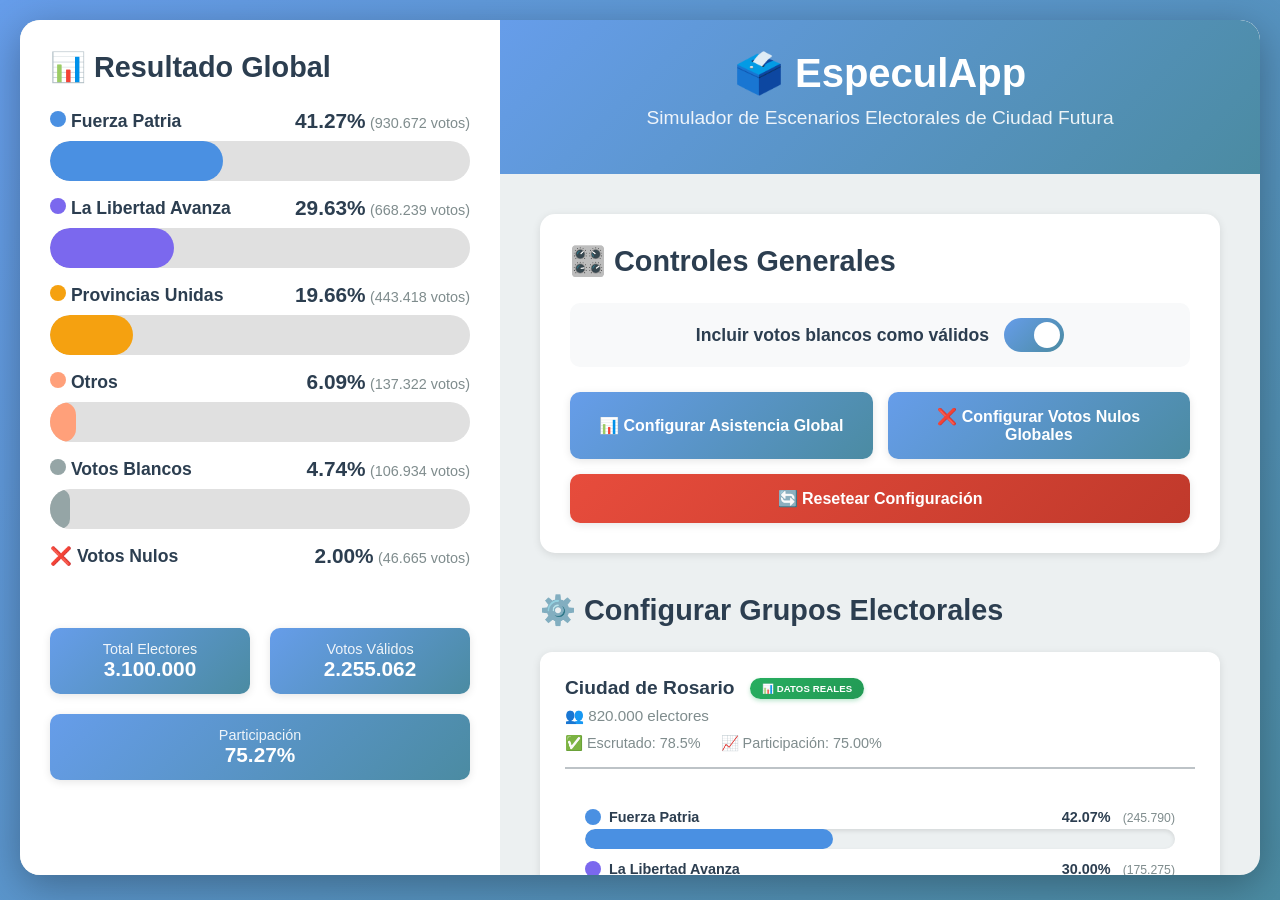
==== index.html @ c1fee8c6 "Mejoras generales" ====
<!DOCTYPE html>
<html lang="es">
<head>
    <meta charset="UTF-8">
    <meta name="viewport" content="width=device-width, initial-scale=1.0">
    
    <!-- PWA Meta Tags -->
    <meta name="description" content="Simulador de escenarios electorales con datos en tiempo real para Ciudad Futura, Santa Fe, Argentina">
    <meta name="theme-color" content="#669dea">
    <meta name="apple-mobile-web-app-capable" content="yes">
    <meta name="apple-mobile-web-app-status-bar-style" content="black-translucent">
    <meta name="apple-mobile-web-app-title" content="EspeculApp">
    
    <title>EspeculApp - Simulador Electoral</title>
    
    <!-- PWA Manifest -->
    <link rel="manifest" href="manifest.json">
    
    <!-- Icons -->
    <link rel="icon" type="image/svg+xml" href="img/icono.svg">
    <link rel="apple-touch-icon" href="img/icono512.png">
    
    <!-- Styles -->
    <link rel="stylesheet" href="styles.css">
</head>
<body>
    <div class="container">
        <!-- Header para móviles/tablets (se muestra antes de los paneles) -->
        <header class="header-mobile">
            <h1>🗳️ EspeculApp</h1>
            <p class="subtitle">Simulador de Escenarios Electorales de Ciudad Futura</p>
            <div id="eleccion-info-mobile"></div>
        </header>

        <!-- Panel Izquierdo: Resultados Globales (fijo) -->
        <aside class="panel-izquierdo">
            <section class="resultados-globales">
                <h2>📊 Resultado Global</h2>
                <div id="grafico-resultados" class="grafico-barras"></div>
                <div class="total-votos-info">
                    <div class="stat-box">
                        <span class="stat-label">Total Electores</span>
                        <span class="stat-value" id="total-electores">0</span>
                    </div>
                    <div class="stat-box">
                        <span class="stat-label">Votos Válidos</span>
                        <span class="stat-value" id="total-votos-validos">0</span>
                    </div>
                    <div class="stat-box">
                        <span class="stat-label">Participación</span>
                        <span class="stat-value" id="participacion-global">0%</span>
                    </div>
                </div>
            </section>
        </aside>

        <!-- Panel Derecho: Header, Controles, Grupos y Footer (scrolleable) -->
        <div class="panel-derecho">
            <!-- Header para desktop (dentro del panel derecho scrolleable) -->
            <header class="header-desktop">
                <h1>🗳️ EspeculApp</h1>
                <p class="subtitle">Simulador de Escenarios Electorales de Ciudad Futura</p>
                <div id="eleccion-info-desktop"></div>
            </header>

            <main>
                <!-- Sección de Controles Generales -->
                <section class="controles-generales">
                    <h2>🎛️ Controles Generales</h2>
                    <div class="controles-generales-contenido">
                        <div class="control-switch-container">
                            <label class="switch-label">
                                <span class="switch-text">Incluir votos blancos como válidos</span>
                                <label class="switch">
                                    <input type="checkbox" id="incluir-blancos" checked>
                                    <span class="slider"></span>
                                </label>
                            </label>
                        </div>
                        <div class="controles-masivos">
                            <button class="btn-control-masivo" id="btn-asistencia-masiva">
                                📊 Configurar Asistencia Global
                            </button>
                            <button class="btn-control-masivo" id="btn-nulos-masivos">
                                ❌ Configurar Votos Nulos Globales
                            </button>
                            <button class="btn-control-masivo btn-reset" id="btn-resetear-configuracion">
                                🔄 Resetear Configuración
                            </button>
                        </div>
                    </div>
                </section>

                <!-- Sección de Grupos -->
                <section class="grupos-container">
                    <h2>⚙️ Configurar Grupos Electorales</h2>
                    <div id="grupos-grid" class="grupos-grid"></div>
                </section>
            </main>

            <footer>
                <p>EspeculApp © 2025 - Simulador Electoral de Ciudad Futura</p>
            </footer>
        </div>
    </div>

    <!-- Modal para Asistencia Masiva -->
    <div id="modal-asistencia" class="modal">
        <div class="modal-content">
            <span class="close" data-modal="modal-asistencia">&times;</span>
            <h3>Configurar Asistencia Global</h3>
            <p>Establece el porcentaje de asistencia para todos los grupos:</p>
            <div class="modal-input-group">
                <label for="input-asistencia-global">Asistencia (%):</label>
                <input type="number" id="input-asistencia-global" min="0" max="100" step="0.1" value="75">
                <button class="btn-usar-promedio" id="btn-promedio-asistencia" title="Usar promedio de datos reales">
                    📊 Usar promedio de datos reales
                </button>
            </div>
            <div class="modal-buttons">
                <button class="btn-modal-cancel" data-modal="modal-asistencia">Cancelar</button>
                <button class="btn-modal-apply" id="btn-aplicar-asistencia">Aplicar a Todos</button>
            </div>
        </div>
    </div>

    <!-- Modal para Votos Nulos Masivos -->
    <div id="modal-nulos" class="modal">
        <div class="modal-content">
            <span class="close" data-modal="modal-nulos">&times;</span>
            <h3>Configurar Votos Nulos Globales</h3>
            <p>Establece el porcentaje de votos nulos para todos los grupos:</p>
            <div class="modal-input-group">
                <label for="input-nulos-global">Votos Nulos (%):</label>
                <input type="number" id="input-nulos-global" min="0" max="100" step="0.1" value="2">
                <button class="btn-usar-promedio" id="btn-promedio-nulos" title="Usar promedio de datos reales">
                    📊 Usar promedio de datos reales
                </button>
            </div>
            <div class="modal-buttons">
                <button class="btn-modal-cancel" data-modal="modal-nulos">Cancelar</button>
                <button class="btn-modal-apply" id="btn-aplicar-nulos">Aplicar a Todos</button>
            </div>
        </div>
    </div>

    <!-- Modal Reutilizable para Confirmaciones y Alertas -->
    <div id="modal-dialogo" class="modal modal-dialogo">
        <div class="modal-content modal-dialogo-content">
            <h3 id="modal-dialogo-titulo">Confirmación</h3>
            <p id="modal-dialogo-mensaje">¿Estás seguro?</p>
            <div class="modal-buttons">
                <button class="btn-modal-cancel" id="modal-dialogo-btn-cancelar">Cancelar</button>
                <button class="btn-modal-apply" id="modal-dialogo-btn-aceptar">Aceptar</button>
            </div>
        </div>
    </div>

    <!-- Main App Script -->
    <script src="app.js"></script>
    
    <!-- Service Worker Registration -->
    <script>
        // Registrar Service Worker para funcionalidad PWA
        if ('serviceWorker' in navigator) {
            window.addEventListener('load', async () => {
                try {
                    const registration = await navigator.serviceWorker.register('./service-worker.js', {
                        scope: './'
                    });
                    
                    console.log('✅ Service Worker registrado exitosamente:', registration.scope);
                    
                    // Detectar actualizaciones del Service Worker
                    registration.addEventListener('updatefound', () => {
                        const newWorker = registration.installing;
                        console.log('🔄 Nueva versión del Service Worker detectada');
                        
                        newWorker.addEventListener('statechange', () => {
                            if (newWorker.state === 'installed' && navigator.serviceWorker.controller) {
                                // Hay una nueva versión disponible
                                console.log('📦 Nueva versión de la app disponible');
                                
                                // Opcional: Mostrar notificación al usuario
                                if (window.EspeculApp && window.EspeculApp.isReady()) {
                                    // Usar el sistema de modales de la app si está disponible
                                    // Por ahora solo log en consola
                                    console.log('💡 Recarga la página para obtener la última versión');
                                }
                            }
                        });
                    });
                    
                } catch (error) {
                    console.error('❌ Error al registrar Service Worker:', error);
                }
            });
            
            // Detectar cuando el Service Worker toma control
            navigator.serviceWorker.addEventListener('controllerchange', () => {
                console.log('🔄 Service Worker actualizado y activado');
            });
        } else {
            console.warn('⚠️ Service Workers no soportados en este navegador');
        }
    </script>
    
    <!-- PWA Install Prompt (opcional) -->
    <script>
        // Capturar evento de instalación de PWA
        let deferredPrompt;
        
        window.addEventListener('beforeinstallprompt', (e) => {
            // Prevenir que el navegador muestre su propio prompt
            e.preventDefault();
            
            // Guardar el evento para mostrarlo más tarde
            deferredPrompt = e;
            
            console.log('📱 PWA instalable detectada');
            
            // Aquí podrías mostrar un botón de instalación personalizado
            // Por ejemplo, agregando una clase a un botón oculto
            // document.getElementById('install-button').style.display = 'block';
        });
        
        // Función para instalar la PWA (puedes llamarla desde un botón)
        async function instalarPWA() {
            if (!deferredPrompt) {
                console.log('PWA ya instalada o no instalable');
                return;
            }
            
            // Mostrar el prompt de instalación
            deferredPrompt.prompt();
            
            // Esperar la respuesta del usuario
            const { outcome } = await deferredPrompt.userChoice;
            console.log(`Usuario ${outcome === 'accepted' ? 'aceptó' : 'rechazó'} la instalación`);
            
            // Limpiar el prompt
            deferredPrompt = null;
        }
        
        // Detectar cuando la app fue instalada
        window.addEventListener('appinstalled', () => {
            console.log('✅ PWA instalada exitosamente');
            deferredPrompt = null;
        });
    </script>
</body>
</html>
---- styles.css ----
* {
    margin: 0;
    padding: 0;
    box-sizing: border-box;
}

:root {
    --primary-color: #2c3e50;
    --secondary-color: #34495e;
    --accent-color: #3498db;
    --background-color: #ecf0f1;
    --card-background: #ffffff;
    --text-color: #2c3e50;
    --text-secondary: #7f8c8d;
    --border-color: #bdc3c7;
    --shadow: 0 2px 8px rgba(0, 0, 0, 0.1);
    --shadow-hover: 0 4px 16px rgba(0, 0, 0, 0.15);
}

body {
    font-family: 'Segoe UI', Tahoma, Geneva, Verdana, sans-serif;
    background: linear-gradient(135deg, #669dea 0%, #4b8ba2 100%);
    min-height: 100vh;
    color: var(--text-color);
    padding: 20px;
}

.container {
    max-width: 1600px;
    margin: 0 auto;
    background-color: var(--background-color);
    border-radius: 20px;
    box-shadow: 0 10px 40px rgba(0, 0, 0, 0.3);
    overflow: hidden;
}

@media (min-width: 1200px) {
    .container {
        max-height: 95vh;
        display: flex;
    }
}

@media (max-width: 1199px) {
    .container {
        display: flex;
        flex-direction: column;
    }
}

/* Header */
header {
    background: linear-gradient(135deg, #669dea 0%, #4b8ba2 100%);
    color: white;
    padding: 30px 40px;
    text-align: center;
}

/* Header Mobile: visible solo en pantallas pequeñas (<1200px) */
.header-mobile {
    display: block;
    border-radius: 20px 20px 0 0; /* Redondear esquinas superiores */
}

@media (min-width: 1200px) {
    .header-mobile {
        display: none; /* Ocultar en desktop */
    }
}

/* Header Desktop: visible solo en pantallas grandes (>=1200px) */
.header-desktop {
    display: none;
}

@media (min-width: 1200px) {
    .header-desktop {
        display: block;
        border-radius: 0 20px 0 0; /* Redondear solo la esquina superior derecha */
    }
}

header h1 {
    font-size: 2.5em;
    margin-bottom: 10px;
    font-weight: 700;
}

.subtitle {
    font-size: 1.2em;
    opacity: 0.9;
    margin-bottom: 15px;
}

#eleccion-info {
    font-size: 1em;
    opacity: 0.85;
    margin-top: 10px;
}

/* Main Content */
main {
    padding: 40px;
}

/* Layout de dos columnas para pantallas grandes */
@media (min-width: 1200px) {
    .container {
        display: flex;
    }

    .panel-izquierdo {
        width: 480px;
        min-width: 480px; /* Asegurar ancho mínimo para que los frentes no se partan en 2 líneas */
        flex-shrink: 0;
        height: 95vh;
        overflow: hidden; /* Sin scroll en el panel, solo en el contenido interno */
        padding: 0; /* Sin padding para ganar espacio */
        background-color: var(--background-color);
    }

    .panel-derecho {
        flex: 1;
        height: 95vh;
        overflow-y: auto;
        display: flex;
        flex-direction: column;
        /* Estilos de scrollbar personalizados */
        scrollbar-width: thin;
        scrollbar-color: #669dea #ecf0f1;
    }

    .panel-derecho::-webkit-scrollbar {
        width: 8px;
    }

    .panel-derecho::-webkit-scrollbar-track {
        background: #ecf0f1;
        border-radius: 4px;
    }

    .panel-derecho::-webkit-scrollbar-thumb {
        background: #669dea;
        border-radius: 4px;
    }

    .panel-derecho::-webkit-scrollbar-thumb:hover {
        background: #4b8ba2;
    }

    .panel-derecho header {
        flex-shrink: 0;
    }

    .panel-derecho main {
        flex: 1;
        padding: 40px;
    }

    .panel-derecho footer {
        flex-shrink: 0;
    }
}

/* Para pantallas medianas y pequeñas, mantener layout vertical */
@media (max-width: 1199px) {
    main {
        padding: 40px;
        overflow: visible;
    }

    .panel-izquierdo,
    .panel-derecho {
        width: 100%;
        height: auto;
    }

    .panel-derecho {
        display: block;
    }
}

@media (min-width: 769px) and (max-width: 1199px) {
    .panel-izquierdo {
        padding: 40px;
    }
}

section {
    margin-bottom: 40px;
}

section h2 {
    font-size: 1.8em;
    margin-bottom: 25px;
    color: var(--primary-color);
    display: flex;
    align-items: center;
    gap: 10px;
}

/* Resultados Globales */
.resultados-globales {
    background-color: var(--card-background);
    padding: 30px;
    border-radius: 15px;
    box-shadow: var(--shadow);
}

@media (min-width: 1200px) {
    .resultados-globales {
        margin-bottom: 0;
        height: 100%;
        display: flex;
        flex-direction: column;
        border-radius: 20px 0 0 20px; /* Redondear solo los bordes izquierdos */
        overflow-y: auto; /* El scroll ahora está en resultados-globales para incluir todo */
        /* Estilos de scrollbar personalizados */
        scrollbar-width: thin;
        scrollbar-color: #669dea #ecf0f1;
    }

    .resultados-globales::-webkit-scrollbar {
        width: 8px;
    }

    .resultados-globales::-webkit-scrollbar-track {
        background: #ecf0f1;
        border-radius: 4px;
    }

    .resultados-globales::-webkit-scrollbar-thumb {
        background: #669dea;
        border-radius: 4px;
    }

    .resultados-globales::-webkit-scrollbar-thumb:hover {
        background: #4b8ba2;
    }

    .resultados-globales h2 {
        flex-shrink: 0;
        margin-bottom: 25px;
    }

    .resultados-globales .grafico-barras {
        flex-shrink: 0; /* No permitir que se encoja */
        margin-bottom: 30px; /* Espacio antes de las estadísticas */
    }

    .resultados-globales .total-votos-info {
        flex-shrink: 0;
    }
}

.total-votos-info {
    display: flex;
    gap: 20px;
    margin-top: 30px;
    flex-wrap: wrap;
}

.stat-box {
    flex: 1;
    min-width: 180px;
    background: linear-gradient(135deg, #669dea 0%, #4b8ba2 100%);
    padding: 13px;
    border-radius: 10px;
    text-align: center;
    color: white;
    box-shadow: var(--shadow);
}

.stat-label {
    display: block;
    font-size: 0.9em;
    opacity: 0.9;
    /* margin-bottom: 8px; */
}

.stat-value {
    display: block;
    font-size: 1.3em;
    font-weight: 700;
}

/* Gráfico de Barras */
.grafico-barras {
    display: flex;
    flex-direction: column;
    gap: 15px;
}

.barra-contenedor {
    display: flex;
    flex-direction: column;
    gap: 8px;
}

.barra-info {
    display: flex;
    justify-content: space-between;
    align-items: center;
}

.frente-nombre {
    font-weight: 600;
    font-size: 1.1em;
}

.frente-porcentaje {
    font-weight: 700;
    font-size: 1.3em;
}

.frente-votos {
    font-size: 0.9em;
    color: var(--text-secondary);
}

.barra-progreso {
    height: 40px;
    background-color: #e0e0e0;
    border-radius: 20px;
    overflow: hidden;
    position: relative;
}

.barra-fill {
    height: 100%;
    display: flex;
    align-items: center;
    justify-content: flex-end;
    padding-right: 15px;
    color: white;
    font-weight: 600;
    transition: width 0.5s ease;
    border-radius: 20px;
}

/* Grupos Grid */
.grupos-grid {
    display: grid;
    grid-template-columns: repeat(auto-fill, minmax(350px, 1fr));
    gap: 25px;
}

.grupo-card {
    background-color: var(--card-background);
    border-radius: 12px;
    padding: 25px;
    box-shadow: var(--shadow);
    transition: transform 0.2s, box-shadow 0.2s;
}

.grupo-card:hover {
    transform: translateY(-4px);
    box-shadow: var(--shadow-hover);
}

.grupo-header {
    margin-bottom: 20px;
    border-bottom: 2px solid var(--border-color);
    padding-bottom: 15px;
}

.grupo-nombre {
    font-size: 1.2em;
    font-weight: 700;
    color: var(--primary-color);
    margin-bottom: 8px;
}

.grupo-electores {
    font-size: 0.95em;
    color: var(--text-secondary);
}

/* Botonera de Escenarios */
.escenarios-botonera {
    display: grid;
    grid-template-columns: 1fr 1fr;
    gap: 8px;
    margin-top: 15px;
    padding: 15px;
    background-color: #f8f9fa;
    border-radius: 8px;
}

.escenario-btn {
    padding: 8px 14px;
    border: 2px solid var(--border-color);
    background-color: white;
    border-radius: 6px;
    font-size: 0.85em;
    font-weight: 600;
    cursor: pointer;
    transition: all 0.3s ease;
    color: var(--text-color);
}

.escenario-btn:hover {
    border-color: var(--accent-color);
    transform: translateY(-2px);
}

.escenario-btn.active {
    background: linear-gradient(135deg, #669dea 0%, #4b8ba2 100%);
    color: white;
    border-color: #669dea;
}

.escenario-btn:active {
    transform: translateY(0);
}

/* Controles del Grupo */
.grupo-controles {
    display: flex;
    flex-direction: column;
    gap: 18px;
}

.control-item {
    display: flex;
    flex-direction: column;
    gap: 8px;
}

.control-label {
    display: flex;
    justify-content: space-between;
    align-items: center;
    font-weight: 600;
    font-size: 0.95em;
}

.control-label-name {
    display: flex;
    align-items: center;
    gap: 8px;
}

.color-indicator {
    width: 16px;
    height: 16px;
    border-radius: 50%;
    display: inline-block;
}

.control-value {
    font-weight: 700;
    color: var(--primary-color);
    font-size: 0.9em;
}

/* Separar visualmente porcentaje de votos dentro del control-value */
.control-value::first-line {
    font-weight: 700;
}

/* Input Range Personalizado */
input[type="range"] {
    -webkit-appearance: none;
    width: 100%;
    height: 8px;
    border-radius: 5px;
    background: #ddd;
    outline: none;
    transition: opacity 0.3s;
}

input[type="range"]:hover {
    opacity: 0.9;
}

input[type="range"]::-webkit-slider-thumb {
    -webkit-appearance: none;
    appearance: none;
    width: 20px;
    height: 20px;
    border-radius: 50%;
    background: var(--accent-color);
    cursor: pointer;
    transition: background 0.3s;
}

input[type="range"]::-webkit-slider-thumb:hover {
    background: #2980b9;
    transform: scale(1.1);
}

input[type="range"]::-moz-range-thumb {
    width: 20px;
    height: 20px;
    border-radius: 50%;
    background: var(--accent-color);
    cursor: pointer;
    border: none;
}

/* Input Number */
input[type="number"] {
    width: 100%;
    padding: 10px;
    border: 2px solid var(--border-color);
    border-radius: 8px;
    font-size: 1em;
    transition: border-color 0.3s;
}

input[type="number"]:focus {
    outline: none;
    border-color: var(--accent-color);
}

/* Resultados del Grupo */
.grupo-resultados {
    margin-top: 20px;
    padding: 20px;
    padding-top: 15px;
    border-top: 2px solid var(--border-color);
}

.resultado-item {
    display: flex;
    justify-content: space-between;
    margin-bottom: 8px;
    font-size: 0.9em;
}

.resultado-label {
    color: var(--text-secondary);
}

.resultado-value {
    font-weight: 600;
}

/* Controles Generales */
.controles-generales {
    background-color: var(--card-background);
    padding: 30px;
    border-radius: 15px;
    box-shadow: var(--shadow);
}

.controles-generales-contenido {
    display: flex;
    flex-direction: column;
    gap: 25px;
}

.control-switch-container {
    display: flex;
    justify-content: center;
    padding: 15px;
    background-color: #f8f9fa;
    border-radius: 10px;
}

.switch-label {
    display: flex;
    align-items: center;
    gap: 15px;
    cursor: pointer;
    font-size: 1.1em;
    font-weight: 600;
}

.switch-text {
    color: var(--primary-color);
}

/* Switch Toggle */
.switch {
    position: relative;
    display: inline-block;
    width: 60px;
    height: 34px;
}

.switch input {
    opacity: 0;
    width: 0;
    height: 0;
}

.slider {
    position: absolute;
    cursor: pointer;
    top: 0;
    left: 0;
    right: 0;
    bottom: 0;
    background-color: #ccc;
    transition: 0.4s;
    border-radius: 34px;
}

.slider:before {
    position: absolute;
    content: "";
    height: 26px;
    width: 26px;
    left: 4px;
    bottom: 4px;
    background-color: white;
    transition: 0.4s;
    border-radius: 50%;
}

input:checked + .slider {
    background: linear-gradient(135deg, #669dea 0%, #4b8ba2 100%);
}

input:checked + .slider:before {
    transform: translateX(26px);
}

/* Controles Masivos */
.controles-masivos {
    display: flex;
    gap: 15px;
    justify-content: center;
    flex-wrap: wrap;
}

.btn-control-masivo {
    flex: 1;
    min-width: 250px;
    padding: 15px 25px;
    background: linear-gradient(135deg, #669dea 0%, #4b8ba2 100%);
    color: white;
    border: none;
    border-radius: 10px;
    font-size: 1em;
    font-weight: 600;
    cursor: pointer;
    transition: all 0.3s ease;
    box-shadow: var(--shadow);
}

.btn-control-masivo:hover {
    transform: translateY(-2px);
    box-shadow: var(--shadow-hover);
}

.btn-control-masivo:active {
    transform: translateY(0);
}

.btn-control-masivo.btn-reset {
    background: linear-gradient(135deg, #e74c3c 0%, #c0392b 100%);
}

.btn-control-masivo.btn-reset:hover {
    background: linear-gradient(135deg, #c0392b 0%, #a93226 100%);
}

/* Modal */
.modal {
    display: none;
    position: fixed;
    z-index: 1000;
    left: 0;
    top: 0;
    width: 100%;
    height: 100%;
    overflow: auto;
    background-color: rgba(0, 0, 0, 0.5);
    animation: fadeIn 0.3s ease;
}

.modal-content {
    background-color: var(--card-background);
    margin: 10% auto;
    padding: 30px;
    border-radius: 15px;
    width: 90%;
    max-width: 500px;
    box-shadow: 0 10px 40px rgba(0, 0, 0, 0.3);
    animation: slideIn 0.3s ease;
}

@keyframes slideIn {
    from {
        transform: translateY(-50px);
        opacity: 0;
    }
    to {
        transform: translateY(0);
        opacity: 1;
    }
}

.modal-content h3 {
    color: var(--primary-color);
    margin-bottom: 15px;
    font-size: 1.5em;
}

.modal-content p {
    color: var(--text-secondary);
    margin-bottom: 20px;
}

.close {
    color: #aaa;
    float: right;
    font-size: 28px;
    font-weight: bold;
    cursor: pointer;
    line-height: 20px;
}

.close:hover,
.close:focus {
    color: #000;
}

.modal-input-group {
    margin-bottom: 25px;
}

.modal-input-group label {
    display: block;
    margin-bottom: 10px;
    font-weight: 600;
    color: var(--primary-color);
}

.modal-input-group input {
    width: 100%;
    padding: 12px;
    border: 2px solid var(--border-color);
    border-radius: 8px;
    font-size: 1.1em;
    transition: border-color 0.3s;
}

.modal-input-group input:focus {
    outline: none;
    border-color: var(--accent-color);
}

.btn-usar-promedio {
    margin-top: 10px;
    padding: 8px 15px;
    background-color: #f39c12;
    color: white;
    border: none;
    border-radius: 6px;
    font-size: 0.9em;
    font-weight: 600;
    cursor: pointer;
    transition: all 0.3s ease;
    display: block;
    width: 100%;
}

.btn-usar-promedio:hover:not(:disabled) {
    background-color: #e67e22;
    transform: translateY(-1px);
    box-shadow: 0 2px 8px rgba(243, 156, 18, 0.3);
}

.btn-usar-promedio:disabled {
    background-color: #bdc3c7;
    cursor: not-allowed;
    opacity: 0.6;
}

.modal-buttons {
    display: flex;
    gap: 10px;
    justify-content: flex-end;
}

.btn-modal-cancel,
.btn-modal-apply {
    padding: 12px 25px;
    border: none;
    border-radius: 8px;
    font-size: 1em;
    font-weight: 600;
    cursor: pointer;
    transition: all 0.3s ease;
}

.btn-modal-cancel {
    background-color: #95a5a6;
    color: white;
}

.btn-modal-cancel:hover {
    background-color: #7f8c8d;
}

.btn-modal-apply {
    background: linear-gradient(135deg, #669dea 0%, #4b8ba2 100%);
    color: white;
}

.btn-modal-apply:hover {
    transform: translateY(-2px);
    box-shadow: var(--shadow);
}

/* Modal de Diálogo Reutilizable */
.modal-dialogo .modal-dialogo-content {
    max-width: 450px;
    text-align: center;
}

.modal-dialogo-content h3 {
    color: var(--primary-color);
    margin-bottom: 20px;
    font-size: 1.6em;
}

.modal-dialogo-content p {
    color: var(--text-color);
    margin-bottom: 30px;
    font-size: 1.1em;
    line-height: 1.5;
}

.modal-dialogo .modal-buttons {
    justify-content: center;
    gap: 15px;
}

.modal-dialogo .btn-modal-cancel,
.modal-dialogo .btn-modal-apply {
    min-width: 120px;
}

/* Footer */
footer {
    background-color: var(--secondary-color);
    color: white;
    text-align: center;
    padding: 20px;
    font-size: 0.9em;
}

@media (min-width: 1200px) {
    footer {
        margin-top: auto; /* Empuja el footer al fondo del panel derecho */
        border-radius: 0 0 20px 0; /* Redondear solo la esquina inferior derecha */
    }
}

/* Responsive */
@media (max-width: 768px) {
    body {
        padding: 10px;
    }

    .container {
        border-radius: 10px;
    }

    main {
        padding: 20px;
        height: auto; /* Remover altura fija en móviles */
    }

    header {
        padding: 20px;
    }

    header h1 {
        font-size: 2em;
    }

    .grupos-grid {
        grid-template-columns: 1fr;
    }

    .total-votos-info {
        flex-direction: column;
    }

    .stat-box {
        min-width: 100%;
    }

    /* Asegurar que en móvil no haya layout de columnas */
    .panel-izquierdo,
    .panel-derecho {
        width: 100%;
        height: auto;
        overflow-y: visible;
        padding: 0;
    }

    .panel-izquierdo {
        padding: 20px;
    }

    .panel-derecho {
        display: block;
    }

    .resultados-globales {
        margin-bottom: 20px;
        border-radius: 15px; /* Restaurar border-radius completo en móviles */
    }
}

/* Animaciones */
@keyframes fadeIn {
    from {
        opacity: 0;
        transform: translateY(20px);
    }
    to {
        opacity: 1;
        transform: translateY(0);
    }
}

.grupo-card {
    animation: fadeIn 0.5s ease-out;
}

/* Badges para identificar tipo de datos */
.badge-datos-reales {
    display: inline-block;
    vertical-align: bottom;
    background: linear-gradient(135deg, #27ae60 0%, #229954 100%);
    color: white;
    padding: 5px 12px;
    border-radius: 12px;
    font-size: 0.5em;
    font-weight: 600;
    margin-left: 10px;
    text-transform: uppercase;
    letter-spacing: 0.01em;
    box-shadow: 0 2px 4px rgba(39, 174, 96, 0.3);
}

.badge-simulacion {
    display: inline-block;
    vertical-align: bottom;
    background: linear-gradient(135deg, #3498db 0%, #2980b9 100%);
    color: white;
    padding: 5px 12px;
    border-radius: 12px;
    font-size: 0.5em;
    font-weight: 600;
    margin-left: 10px;
    text-transform: uppercase;
    letter-spacing: 0.01em;
    box-shadow: 0 2px 4px rgba(52, 152, 219, 0.3);
}

/* Estilos para grupos con datos reales */
.grupo-datos-reales {
    padding: 20px;
}

.grupo-info-escrutinio {
    display: flex;
    gap: 20px;
    margin-top: 10px;
    font-size: 0.9em;
    color: var(--text-secondary);
    flex-wrap: wrap;
}

.grupo-info-escrutinio > div {
    display: flex;
    align-items: center;
    gap: 5px;
}

/* Gráfico de barras mini dentro de las tarjetas */
.grupo-grafico-barras {
    margin-bottom: 20px;
}

.barra-contenedor-mini {
    margin-bottom: 12px;
}

.barra-info-mini {
    display: flex;
    justify-content: space-between;
    align-items: center;
    margin-bottom: 4px;
    font-size: 0.9em;
}

.frente-nombre-mini {
    display: flex;
    align-items: center;
    gap: 8px;
    font-weight: 600;
}

.frente-porcentaje-mini {
    font-weight: 700;
    color: var(--primary-color);
    margin-right: 8px;
}

.frente-votos-mini {
    color: var(--text-secondary);
    font-size: 0.85em;
}

.barra-progreso-mini {
    height: 20px;
    background-color: #ecf0f1;
    border-radius: 10px;
    overflow: hidden;
    box-shadow: inset 0 2px 4px rgba(0, 0, 0, 0.1);
}

/* Datos adicionales */
.datos-adicionales {
    display: grid;
    grid-template-columns: repeat(auto-fit, minmax(200px, 1fr));
    gap: 12px;
    margin-top: 15px;
    padding-top: 15px;
    border-top: 1px solid var(--border-color);
}

.dato-item {
    display: flex;
    justify-content: space-between;
    align-items: center;
    padding: 8px 12px;
    background-color: #f8f9fa;
    border-radius: 8px;
}

.dato-label {
    font-weight: 600;
    color: var(--text-secondary);
    font-size: 0.85em;
}

.dato-value {
    font-weight: 700;
    color: var(--primary-color);
    font-size: 0.95em;
}
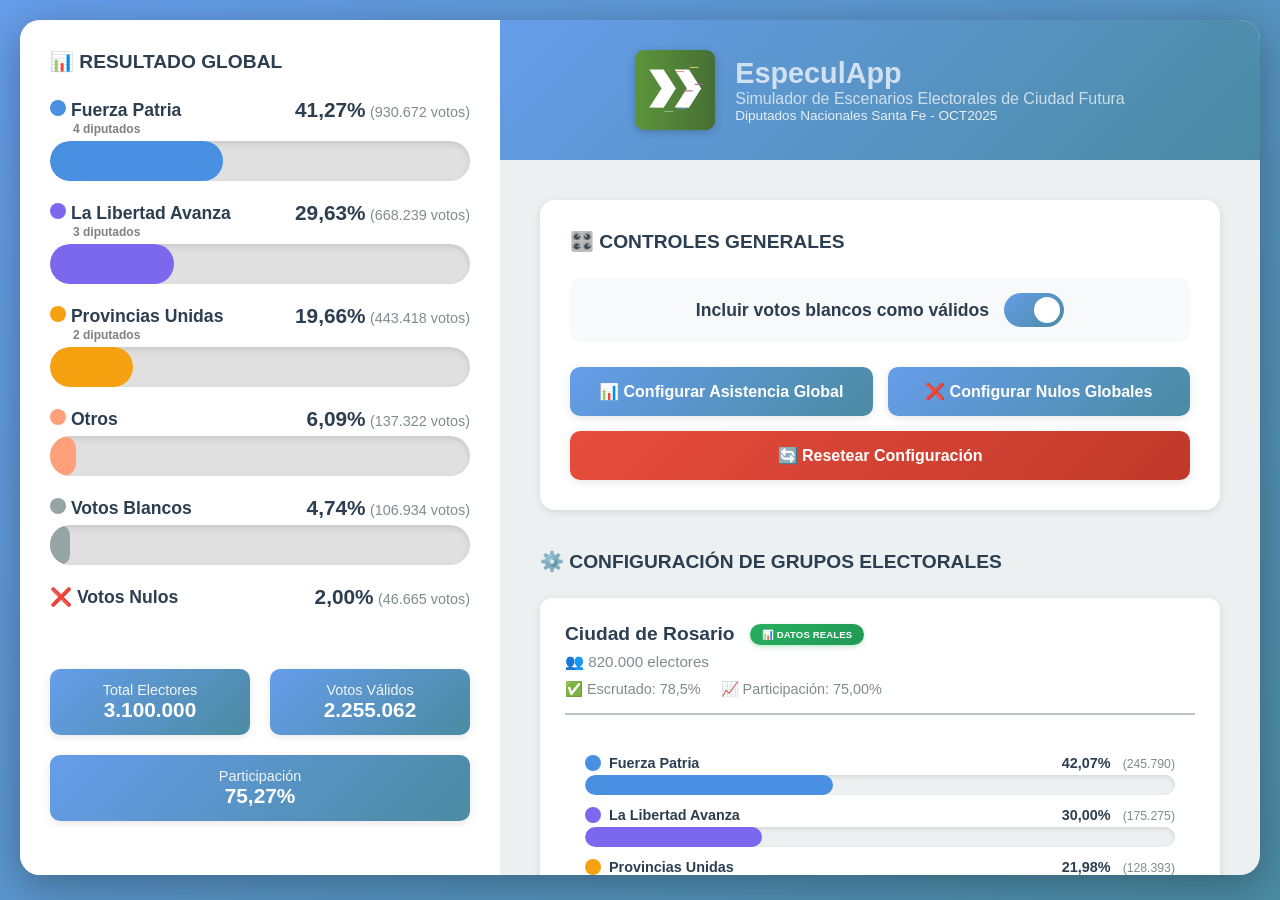
==== commit 3b0d85ca: "Mejoras generales" ====
--- a/index.html
+++ b/index.html
@@ -27,9 +27,12 @@
     <div class="container">
         <!-- Header para móviles/tablets (se muestra antes de los paneles) -->
         <header class="header-mobile">
-            <h1>🗳️ EspeculApp</h1>
-            <p class="subtitle">Simulador de Escenarios Electorales de Ciudad Futura</p>
-            <div id="eleccion-info-mobile"></div>
+            <img src="img/icono.svg" alt="Logo EspeculApp" class="header-logo">
+            <div class="header-content">
+                <h1>EspeculApp</h1>
+                <p class="subtitle">Simulador de Escenarios Electorales de Ciudad Futura</p>
+                <div id="eleccion-info-mobile"></div>
+            </div>
         </header>
 
         <!-- Panel Izquierdo: Resultados Globales (fijo) -->
@@ -58,9 +61,12 @@
         <div class="panel-derecho">
             <!-- Header para desktop (dentro del panel derecho scrolleable) -->
             <header class="header-desktop">
-                <h1>🗳️ EspeculApp</h1>
-                <p class="subtitle">Simulador de Escenarios Electorales de Ciudad Futura</p>
-                <div id="eleccion-info-desktop"></div>
+                <img src="img/icono.svg" alt="Logo EspeculApp" class="header-logo">
+                <div class="header-content">
+                    <h1>EspeculApp</h1>
+                    <p class="subtitle">Simulador de Escenarios Electorales de Ciudad Futura</p>
+                    <div id="eleccion-info-desktop"></div>
+                </div>
             </header>
 
             <main>
@@ -82,7 +88,10 @@
                                 📊 Configurar Asistencia Global
                             </button>
                             <button class="btn-control-masivo" id="btn-nulos-masivos">
-                                ❌ Configurar Votos Nulos Globales
+                                ❌ Configurar Nulos Globales
+                            </button>
+                            <button class="btn-control-masivo" id="btn-instalar-pwa" style="display: none;">
+                                📱 Instalar Aplicación
                             </button>
                             <button class="btn-control-masivo btn-reset" id="btn-resetear-configuracion">
                                 🔄 Resetear Configuración
@@ -93,7 +102,7 @@
 
                 <!-- Sección de Grupos -->
                 <section class="grupos-container">
-                    <h2>⚙️ Configurar Grupos Electorales</h2>
+                    <h2>⚙️ Configuración de Grupos Electorales</h2>
                     <div id="grupos-grid" class="grupos-grid"></div>
                 </section>
             </main>
@@ -109,7 +118,7 @@
         <div class="modal-content">
             <span class="close" data-modal="modal-asistencia">&times;</span>
             <h3>Configurar Asistencia Global</h3>
-            <p>Establece el porcentaje de asistencia para todos los grupos:</p>
+            <p>Establece el porcentaje de asistencia para todos los grupos simulados:</p>
             <div class="modal-input-group">
                 <label for="input-asistencia-global">Asistencia (%):</label>
                 <input type="number" id="input-asistencia-global" min="0" max="100" step="0.1" value="75">
@@ -129,7 +138,7 @@
         <div class="modal-content">
             <span class="close" data-modal="modal-nulos">&times;</span>
             <h3>Configurar Votos Nulos Globales</h3>
-            <p>Establece el porcentaje de votos nulos para todos los grupos:</p>
+            <p>Establece el porcentaje de votos nulos para todos los grupos simulados:</p>
             <div class="modal-input-group">
                 <label for="input-nulos-global">Votos Nulos (%):</label>
                 <input type="number" id="input-nulos-global" min="0" max="100" step="0.1" value="2">
@@ -169,22 +178,76 @@
                         scope: './'
                     });
                     
-                    console.log('✅ Service Worker registrado exitosamente:', registration.scope);
+                    // console.log('✅ Service Worker registrado exitosamente:', registration.scope);
                     
                     // Detectar actualizaciones del Service Worker
                     registration.addEventListener('updatefound', () => {
                         const newWorker = registration.installing;
-                        console.log('🔄 Nueva versión del Service Worker detectada');
+                        // console.log('🔄 Nueva versión del Service Worker detectada');
                         
-                        newWorker.addEventListener('statechange', () => {
+                        newWorker.addEventListener('statechange', async () => {
                             if (newWorker.state === 'installed' && navigator.serviceWorker.controller) {
                                 // Hay una nueva versión disponible
                                 console.log('📦 Nueva versión de la app disponible');
                                 
-                                // Opcional: Mostrar notificación al usuario
+                                // Preguntar al usuario si desea recargar
                                 if (window.EspeculApp && window.EspeculApp.isReady()) {
-                                    // Usar el sistema de modales de la app si está disponible
-                                    // Por ahora solo log en consola
+                                    try {
+                                        // Acceder a la función confirmar del módulo EspeculApp
+                                        const confirmarRecarga = new Promise((resolve, reject) => {
+                                            // Esperar un pequeño delay para asegurar que el DOM está listo
+                                            setTimeout(async () => {
+                                                const modalDialogo = document.getElementById('modal-dialogo');
+                                                if (!modalDialogo) {
+                                                    reject(new Error('Modal no disponible'));
+                                                    return;
+                                                }
+                                                
+                                                // Crear confirmación manual usando el modal de la app
+                                                const modalTitulo = document.getElementById('modal-dialogo-titulo');
+                                                const modalMensaje = document.getElementById('modal-dialogo-mensaje');
+                                                const btnAceptar = document.getElementById('modal-dialogo-btn-aceptar');
+                                                const btnCancelar = document.getElementById('modal-dialogo-btn-cancelar');
+                                                
+                                                modalTitulo.textContent = '🔄 Nueva Versión Disponible';
+                                                modalMensaje.textContent = 'Hay una nueva versión de EspeculApp disponible. ¿Deseas recargar la página para obtenerla?';
+                                                btnAceptar.textContent = 'Recargar';
+                                                btnCancelar.textContent = 'Más tarde';
+                                                btnCancelar.style.display = 'inline-block';
+                                                btnAceptar.style.background = 'linear-gradient(135deg, #669dea 0%, #4b8ba2 100%)';
+                                                
+                                                const handleAceptar = () => {
+                                                    cleanup();
+                                                    resolve(true);
+                                                };
+                                                
+                                                const handleCancelar = () => {
+                                                    cleanup();
+                                                    reject({ cancelado: true });
+                                                };
+                                                
+                                                const cleanup = () => {
+                                                    modalDialogo.style.display = 'none';
+                                                    btnAceptar.removeEventListener('click', handleAceptar);
+                                                    btnCancelar.removeEventListener('click', handleCancelar);
+                                                };
+                                                
+                                                btnAceptar.addEventListener('click', handleAceptar);
+                                                btnCancelar.addEventListener('click', handleCancelar);
+                                                
+                                                modalDialogo.style.display = 'block';
+                                            }, 100);
+                                        });
+                                        
+                                        await confirmarRecarga;
+                                        // Usuario aceptó recargar
+                                        window.location.reload();
+                                    } catch (error) {
+                                        if (error.cancelado) {
+                                            console.log('💡 Usuario decidió no recargar ahora');
+                                        }
+                                    }
+                                } else {
                                     console.log('💡 Recarga la página para obtener la última versión');
                                 }
                             }
@@ -219,33 +282,126 @@
             
             console.log('📱 PWA instalable detectada');
             
-            // Aquí podrías mostrar un botón de instalación personalizado
-            // Por ejemplo, agregando una clase a un botón oculto
-            // document.getElementById('install-button').style.display = 'block';
+            // Mostrar el botón de instalación
+            const btnInstalar = document.getElementById('btn-instalar-pwa');
+            if (btnInstalar) {
+                btnInstalar.style.display = 'inline-block';
+            }
         });
         
-        // Función para instalar la PWA (puedes llamarla desde un botón)
+        // Función para instalar la PWA
         async function instalarPWA() {
             if (!deferredPrompt) {
-                console.log('PWA ya instalada o no instalable');
+                // Mostrar mensaje informativo
+                const modalDialogo = document.getElementById('modal-dialogo');
+                if (modalDialogo) {
+                    const modalTitulo = document.getElementById('modal-dialogo-titulo');
+                    const modalMensaje = document.getElementById('modal-dialogo-mensaje');
+                    const btnAceptar = document.getElementById('modal-dialogo-btn-aceptar');
+                    const btnCancelar = document.getElementById('modal-dialogo-btn-cancelar');
+                    
+                    modalTitulo.textContent = 'ℹ️ Información';
+                    modalMensaje.textContent = 'La aplicación ya está instalada o tu navegador no soporta la instalación de PWAs.';
+                    btnAceptar.textContent = 'Aceptar';
+                    btnCancelar.style.display = 'none';
+                    btnAceptar.style.background = 'linear-gradient(135deg, #669dea 0%, #4b8ba2 100%)';
+                    
+                    const handleAceptar = () => {
+                        modalDialogo.style.display = 'none';
+                        btnAceptar.removeEventListener('click', handleAceptar);
+                    };
+                    
+                    btnAceptar.addEventListener('click', handleAceptar);
+                    modalDialogo.style.display = 'block';
+                }
                 return;
             }
             
-            // Mostrar el prompt de instalación
-            deferredPrompt.prompt();
-            
-            // Esperar la respuesta del usuario
-            const { outcome } = await deferredPrompt.userChoice;
-            console.log(`Usuario ${outcome === 'accepted' ? 'aceptó' : 'rechazó'} la instalación`);
-            
-            // Limpiar el prompt
-            deferredPrompt = null;
+            // Preguntar al usuario primero
+            const modalDialogo = document.getElementById('modal-dialogo');
+            if (!modalDialogo) return;
+            
+            try {
+                const confirmarInstalacion = new Promise((resolve, reject) => {
+                    const modalTitulo = document.getElementById('modal-dialogo-titulo');
+                    const modalMensaje = document.getElementById('modal-dialogo-mensaje');
+                    const btnAceptar = document.getElementById('modal-dialogo-btn-aceptar');
+                    const btnCancelar = document.getElementById('modal-dialogo-btn-cancelar');
+                    
+                    modalTitulo.textContent = '📱 Instalar EspeculApp';
+                    modalMensaje.textContent = '¿Deseas instalar EspeculApp como una aplicación en tu dispositivo? Podrás acceder a ella desde tu pantalla de inicio.';
+                    btnAceptar.textContent = 'Instalar';
+                    btnCancelar.textContent = 'Cancelar';
+                    btnCancelar.style.display = 'inline-block';
+                    btnAceptar.style.background = 'linear-gradient(135deg, #27ae60 0%, #229954 100%)';
+                    
+                    const handleAceptar = () => {
+                        cleanup();
+                        resolve(true);
+                    };
+                    
+                    const handleCancelar = () => {
+                        cleanup();
+                        reject({ cancelado: true });
+                    };
+                    
+                    const cleanup = () => {
+                        modalDialogo.style.display = 'none';
+                        btnAceptar.removeEventListener('click', handleAceptar);
+                        btnCancelar.removeEventListener('click', handleCancelar);
+                    };
+                    
+                    btnAceptar.addEventListener('click', handleAceptar);
+                    btnCancelar.addEventListener('click', handleCancelar);
+                    
+                    modalDialogo.style.display = 'block';
+                });
+                
+                await confirmarInstalacion;
+                
+                // Usuario confirmó, mostrar el prompt nativo
+                deferredPrompt.prompt();
+                
+                // Esperar la respuesta del usuario al prompt nativo
+                const { outcome } = await deferredPrompt.userChoice;
+                console.log(`Usuario ${outcome === 'accepted' ? 'aceptó' : 'rechazó'} la instalación`);
+                
+                if (outcome === 'accepted') {
+                    // Ocultar el botón de instalación
+                    const btnInstalar = document.getElementById('btn-instalar-pwa');
+                    if (btnInstalar) {
+                        btnInstalar.style.display = 'none';
+                    }
+                }
+                
+                // Limpiar el prompt
+                deferredPrompt = null;
+                
+            } catch (error) {
+                if (error.cancelado) {
+                    console.log('Usuario canceló la instalación');
+                }
+            }
         }
+        
+        // Configurar el botón cuando el DOM esté listo
+        document.addEventListener('DOMContentLoaded', () => {
+            const btnInstalar = document.getElementById('btn-instalar-pwa');
+            if (btnInstalar) {
+                btnInstalar.addEventListener('click', instalarPWA);
+            }
+        });
         
         // Detectar cuando la app fue instalada
         window.addEventListener('appinstalled', () => {
             console.log('✅ PWA instalada exitosamente');
             deferredPrompt = null;
+            
+            // Ocultar el botón de instalación
+            const btnInstalar = document.getElementById('btn-instalar-pwa');
+            if (btnInstalar) {
+                btnInstalar.style.display = 'none';
+            }
         });
     </script>
 </body>
--- a/styles.css
+++ b/styles.css
@@ -53,13 +53,16 @@
     background: linear-gradient(135deg, #669dea 0%, #4b8ba2 100%);
     color: white;
     padding: 30px 40px;
-    text-align: center;
+    display: flex;
+    align-items: center;
+    justify-content: center;
+    gap: 20px;
 }
 
 /* Header Mobile: visible solo en pantallas pequeñas (<1200px) */
 .header-mobile {
-    display: block;
-    border-radius: 20px 20px 0 0; /* Redondear esquinas superiores */
+    display: flex;
+    /* border-radius: 20px 20px 0 0; */ /* Redondear esquinas superiores */
 }
 
 @media (min-width: 1200px) {
@@ -75,27 +78,71 @@
 
 @media (min-width: 1200px) {
     .header-desktop {
-        display: block;
-        border-radius: 0 20px 0 0; /* Redondear solo la esquina superior derecha */
-    }
+        display: flex;
+        /* border-radius: 0 20px 0 0; */ /* Redondear solo la esquina superior derecha */
+    }
+}
+
+.header-logo {
+    width: 60px;
+    height: 60px;
+    flex-shrink: 0;
+    filter: drop-shadow(0 2px 4px rgba(0, 0, 0, 0.2));
+}
+
+@media (min-width: 768px) {
+    .header-logo {
+        width: 80px;
+        height: 80px;
+    }
+}
+
+.header-content {
+    text-align: left;
 }
 
 header h1 {
-    font-size: 2.5em;
-    margin-bottom: 10px;
+    color: #d1e1f1;
+    font-size: 1.8em;
+    margin-bottom: 8px;
     font-weight: 700;
 }
 
+@media (min-width: 768px) {
+    header h1 {
+        margin-bottom: 0;
+    }
+}
+
 .subtitle {
-    font-size: 1.2em;
-    opacity: 0.9;
-    margin-bottom: 15px;
-}
-
-#eleccion-info {
     font-size: 1em;
+    opacity: 0.7;
+    /* font-weight: 500; */
+    margin-bottom: 8px;
+}
+
+@media (min-width: 768px) {
+    .subtitle {
+        /* font-size: 1.2em; */
+        margin-bottom: 0;
+    }
+}
+
+#eleccion-info,
+#eleccion-info-mobile,
+#eleccion-info-desktop {
+    font-size: 0.85em;
     opacity: 0.85;
-    margin-top: 10px;
+    font-weight: 500;
+    margin-top: 8px;
+}
+
+@media (min-width: 768px) {
+    #eleccion-info,
+    #eleccion-info-mobile,
+    #eleccion-info-desktop {
+        margin-top: 0;
+    }
 }
 
 /* Main Content */
@@ -191,7 +238,8 @@
 }
 
 section h2 {
-    font-size: 1.8em;
+    font-size: 1.2em;
+    text-transform: uppercase;
     margin-bottom: 25px;
     color: var(--primary-color);
     display: flex;
@@ -294,7 +342,6 @@
 .barra-contenedor {
     display: flex;
     flex-direction: column;
-    gap: 8px;
 }
 
 .barra-info {
@@ -318,12 +365,22 @@
     color: var(--text-secondary);
 }
 
+.cargos-obtenidos {
+    font-size: 0.75em;
+    font-weight: 600;
+    /* color: var(--text-primary); */
+    margin-left: 23px;
+    color: gray;
+}
+
 .barra-progreso {
     height: 40px;
     background-color: #e0e0e0;
+    box-shadow: inset 0 3px 6px rgba(0, 0, 0, 0.1);
     border-radius: 20px;
     overflow: hidden;
     position: relative;
+    margin: 5px 0;
 }
 
 .barra-fill {
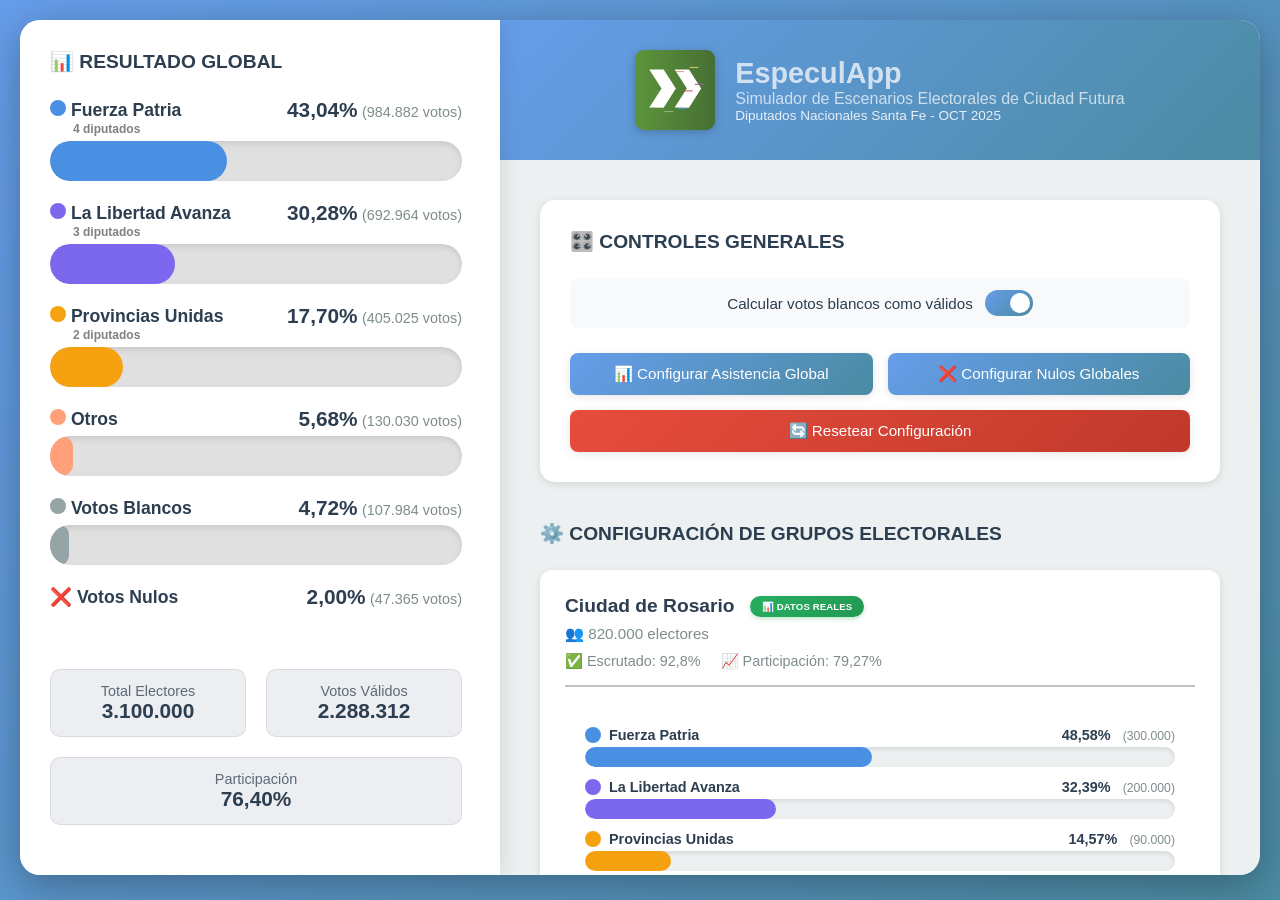
==== commit f83590bb: "Arreglos generales" ====
--- a/index.html
+++ b/index.html
@@ -76,7 +76,7 @@
                     <div class="controles-generales-contenido">
                         <div class="control-switch-container">
                             <label class="switch-label">
-                                <span class="switch-text">Incluir votos blancos como válidos</span>
+                                <span class="switch-text">Calcular votos blancos como válidos</span>
                                 <label class="switch">
                                     <input type="checkbox" id="incluir-blancos" checked>
                                     <span class="slider"></span>
@@ -122,6 +122,7 @@
             <div class="modal-input-group">
                 <label for="input-asistencia-global">Asistencia (%):</label>
                 <input type="number" id="input-asistencia-global" min="0" max="100" step="0.1" value="75">
+                <input type="range" id="range-asistencia-global" min="0" max="100" step="0.1" value="75">
                 <button class="btn-usar-promedio" id="btn-promedio-asistencia" title="Usar promedio de datos reales">
                     📊 Usar promedio de datos reales
                 </button>
@@ -142,6 +143,7 @@
             <div class="modal-input-group">
                 <label for="input-nulos-global">Votos Nulos (%):</label>
                 <input type="number" id="input-nulos-global" min="0" max="100" step="0.1" value="2">
+                <input type="range" id="range-nulos-global" min="0" max="100" step="0.1" value="2">
                 <button class="btn-usar-promedio" id="btn-promedio-nulos" title="Usar promedio de datos reales">
                     📊 Usar promedio de datos reales
                 </button>
--- a/styles.css
+++ b/styles.css
@@ -79,7 +79,8 @@
 @media (min-width: 1200px) {
     .header-desktop {
         display: flex;
-        /* border-radius: 0 20px 0 0; */ /* Redondear solo la esquina superior derecha */
+        margin-right: -8px; /* Extender por debajo de la scrollbar */
+        padding-right: 48px; /* Compensar: 40px original + 8px de scrollbar */
     }
 }
 
@@ -104,28 +105,21 @@
 header h1 {
     color: #d1e1f1;
     font-size: 1.8em;
-    margin-bottom: 8px;
+    margin-bottom: 0;
     font-weight: 700;
 }
 
-@media (min-width: 768px) {
+/*@media (min-width: 768px) {
     header h1 {
         margin-bottom: 0;
     }
-}
+}*/
 
 .subtitle {
     font-size: 1em;
     opacity: 0.7;
     /* font-weight: 500; */
-    margin-bottom: 8px;
-}
-
-@media (min-width: 768px) {
-    .subtitle {
-        /* font-size: 1.2em; */
-        margin-bottom: 0;
-    }
+    /*margin-bottom: 8px;*/
 }
 
 #eleccion-info,
@@ -134,16 +128,23 @@
     font-size: 0.85em;
     opacity: 0.85;
     font-weight: 500;
-    margin-top: 8px;
-}
-
-@media (min-width: 768px) {
+}
+
+.timestamp-actualizacion {
+    font-size: 0.75em;
+    opacity: 0.7;
+    margin-top: 4px;
+    font-style: italic;
+    /*margin-top: 8px;*/
+}
+
+/*@media (min-width: 768px) {
     #eleccion-info,
     #eleccion-info-mobile,
     #eleccion-info-desktop {
         margin-top: 0;
     }
-}
+}*/
 
 /* Main Content */
 main {
@@ -157,6 +158,7 @@
     }
 
     .panel-izquierdo {
+        position: relative;
         width: 480px;
         min-width: 480px; /* Asegurar ancho mínimo para que los frentes no se partan en 2 líneas */
         flex-shrink: 0;
@@ -164,17 +166,17 @@
         overflow: hidden; /* Sin scroll en el panel, solo en el contenido interno */
         padding: 0; /* Sin padding para ganar espacio */
         background-color: var(--background-color);
+        box-shadow: 0 0 22px #0000001f;
     }
 
     .panel-derecho {
         flex: 1;
         height: 95vh;
         overflow-y: auto;
+        overflow-y: overlay; /* Para que el scrollbar se superponga al contenido */
+        overflow-x: hidden;
         display: flex;
         flex-direction: column;
-        /* Estilos de scrollbar personalizados */
-        scrollbar-width: thin;
-        scrollbar-color: #669dea #ecf0f1;
     }
 
     .panel-derecho::-webkit-scrollbar {
@@ -182,8 +184,7 @@
     }
 
     .panel-derecho::-webkit-scrollbar-track {
-        background: #ecf0f1;
-        border-radius: 4px;
+        background: transparent;
     }
 
     .panel-derecho::-webkit-scrollbar-thumb {
@@ -202,10 +203,14 @@
     .panel-derecho main {
         flex: 1;
         padding: 40px;
+        margin-right: -8px; /* Extender por debajo de la scrollbar */
+        padding-right: 48px; /* Compensar: 40px original + 8px de scrollbar */
     }
 
     .panel-derecho footer {
         flex-shrink: 0;
+        margin-right: -8px; /* Extender por debajo de la scrollbar */
+        padding-right: 28px; /* Compensar: 20px original + 8px de scrollbar */
     }
 }
 
@@ -263,9 +268,12 @@
         flex-direction: column;
         border-radius: 20px 0 0 20px; /* Redondear solo los bordes izquierdos */
         overflow-y: auto; /* El scroll ahora está en resultados-globales para incluir todo */
-        /* Estilos de scrollbar personalizados */
-        scrollbar-width: thin;
-        scrollbar-color: #669dea #ecf0f1;
+        overflow-y: overlay; /* Para que el scrollbar se superponga al contenido */
+        /* Estilos de scrollbar personalizados - track transparente, thumb sólido */
+        /*scrollbar-width: thin;*/
+        /*scrollbar-color: #669dea transparent;*/
+        /* Ajustar padding para extender contenido por debajo de scrollbar */
+        padding: 30px 38px 30px 30px; /* 30px original + 8px de scrollbar en el derecho */
     }
 
     .resultados-globales::-webkit-scrollbar {
@@ -273,8 +281,7 @@
     }
 
     .resultados-globales::-webkit-scrollbar-track {
-        background: #ecf0f1;
-        border-radius: 4px;
+        background: transparent;
     }
 
     .resultados-globales::-webkit-scrollbar-thumb {
@@ -311,18 +318,20 @@
 .stat-box {
     flex: 1;
     min-width: 180px;
-    background: linear-gradient(135deg, #669dea 0%, #4b8ba2 100%);
+    background-color: #66768d1f;
+    border: 1px solid #66768d26;
     padding: 13px;
     border-radius: 10px;
     text-align: center;
-    color: white;
-    box-shadow: var(--shadow);
+    color: var(--primary-color);
+    box-shadow: none;
 }
 
 .stat-label {
     display: block;
     font-size: 0.9em;
-    opacity: 0.9;
+    opacity: 0.75;
+    font-weight: 500;
     /* margin-bottom: 8px; */
 }
 
@@ -330,6 +339,7 @@
     display: block;
     font-size: 1.3em;
     font-weight: 700;
+    color: var(--primary-color);
 }
 
 /* Gráfico de Barras */
@@ -358,6 +368,7 @@
 .frente-porcentaje {
     font-weight: 700;
     font-size: 1.3em;
+    color: var(--primary-color);
 }
 
 .frente-votos {
@@ -611,18 +622,18 @@
 .control-switch-container {
     display: flex;
     justify-content: center;
-    padding: 15px;
+    padding: 12px;
     background-color: #f8f9fa;
-    border-radius: 10px;
+    border-radius: 8px;
 }
 
 .switch-label {
     display: flex;
     align-items: center;
-    gap: 15px;
+    gap: 12px;
     cursor: pointer;
-    font-size: 1.1em;
-    font-weight: 600;
+    font-size: 0.95em;
+    font-weight: 500;
 }
 
 .switch-text {
@@ -633,8 +644,8 @@
 .switch {
     position: relative;
     display: inline-block;
-    width: 60px;
-    height: 34px;
+    width: 48px;
+    height: 26px;
 }
 
 .switch input {
@@ -652,16 +663,16 @@
     bottom: 0;
     background-color: #ccc;
     transition: 0.4s;
-    border-radius: 34px;
+    border-radius: 26px;
 }
 
 .slider:before {
     position: absolute;
     content: "";
-    height: 26px;
-    width: 26px;
-    left: 4px;
-    bottom: 4px;
+    height: 20px;
+    width: 20px;
+    left: 3px;
+    bottom: 3px;
     background-color: white;
     transition: 0.4s;
     border-radius: 50%;
@@ -672,7 +683,7 @@
 }
 
 input:checked + .slider:before {
-    transform: translateX(26px);
+    transform: translateX(22px);
 }
 
 /* Controles Masivos */
@@ -685,14 +696,14 @@
 
 .btn-control-masivo {
     flex: 1;
-    min-width: 250px;
-    padding: 15px 25px;
+    min-width: 220px;
+    padding: 12px 20px;
     background: linear-gradient(135deg, #669dea 0%, #4b8ba2 100%);
     color: white;
     border: none;
-    border-radius: 10px;
-    font-size: 1em;
-    font-weight: 600;
+    border-radius: 8px;
+    font-size: 0.95em;
+    font-weight: 500;
     cursor: pointer;
     transition: all 0.3s ease;
     box-shadow: var(--shadow);
@@ -796,6 +807,12 @@
     transition: border-color 0.3s;
 }
 
+.modal-input-group input[type="range"] {
+    padding: 0;
+    margin-top: 10px;
+    cursor: pointer;
+}
+
 .modal-input-group input:focus {
     outline: none;
     border-color: var(--accent-color);
@@ -928,9 +945,9 @@
         padding: 20px;
     }
 
-    header h1 {
+    /*header h1 {
         font-size: 2em;
-    }
+    }*/
 
     .grupos-grid {
         grid-template-columns: 1fr;
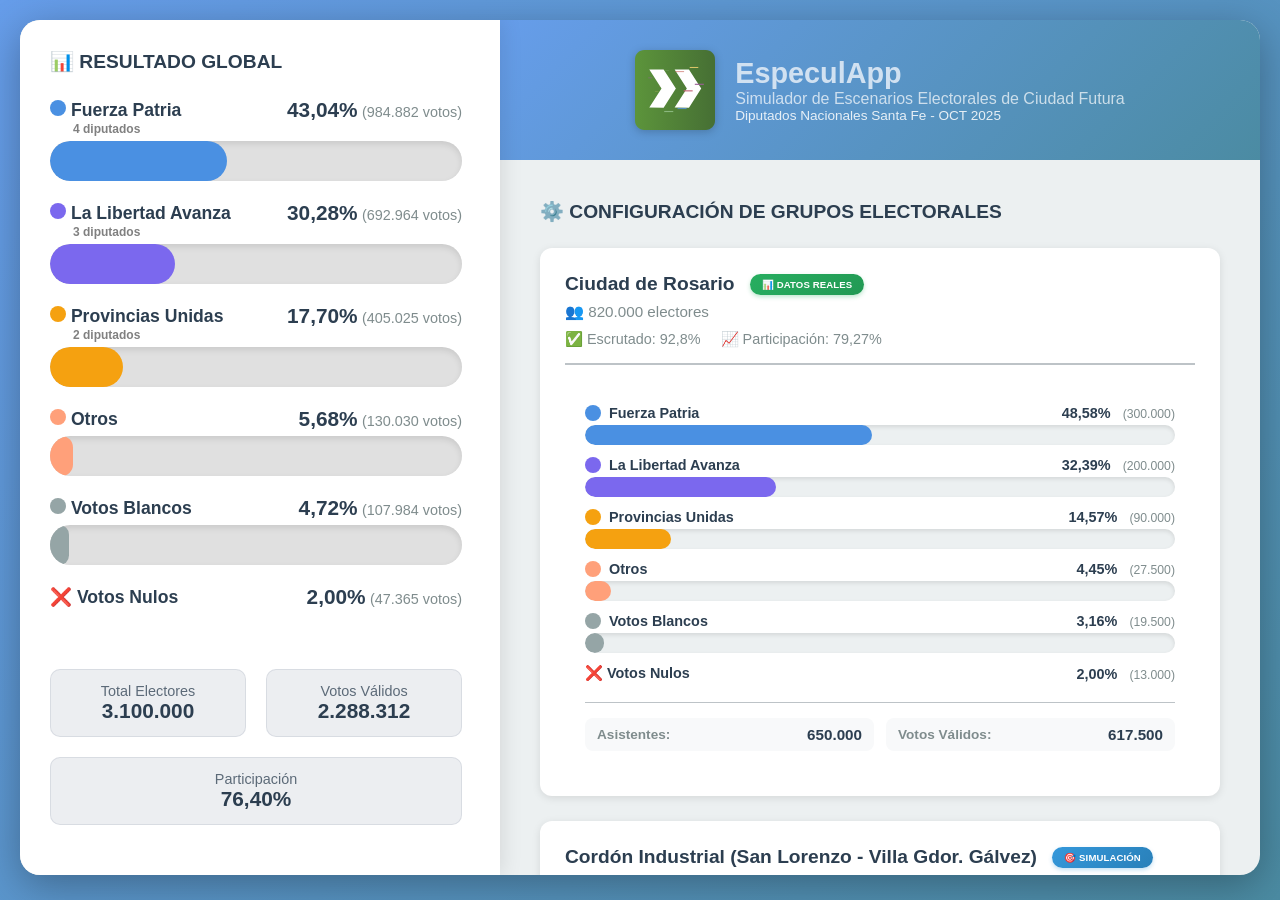
==== commit 49084336: "Mejoras de distribución HTML" ====
--- a/index.html
+++ b/index.html
@@ -70,6 +70,12 @@
             </header>
 
             <main>
+                <!-- Sección de Grupos -->
+                <section class="grupos-container">
+                    <h2>⚙️ Configuración de Grupos Electorales</h2>
+                    <div id="grupos-grid" class="grupos-grid"></div>
+                </section>
+
                 <!-- Sección de Controles Generales -->
                 <section class="controles-generales">
                     <h2>🎛️ Controles Generales</h2>
@@ -99,12 +105,6 @@
                         </div>
                     </div>
                 </section>
-
-                <!-- Sección de Grupos -->
-                <section class="grupos-container">
-                    <h2>⚙️ Configuración de Grupos Electorales</h2>
-                    <div id="grupos-grid" class="grupos-grid"></div>
-                </section>
             </main>
 
             <footer>
--- a/styles.css
+++ b/styles.css
@@ -422,7 +422,6 @@
 }
 
 .grupo-card:hover {
-    transform: translateY(-4px);
     box-shadow: var(--shadow-hover);
 }
 
@@ -469,7 +468,6 @@
 
 .escenario-btn:hover {
     border-color: var(--accent-color);
-    transform: translateY(-2px);
 }
 
 .escenario-btn.active {
@@ -478,9 +476,6 @@
     border-color: #669dea;
 }
 
-.escenario-btn:active {
-    transform: translateY(0);
-}
 
 /* Controles del Grupo */
 .grupo-controles {
@@ -548,13 +543,13 @@
     width: 20px;
     height: 20px;
     border-radius: 50%;
-    background: var(--accent-color);
+    background: var(--thumb-color, var(--accent-color));
     cursor: pointer;
-    transition: background 0.3s;
+    transition: background 0.3s, transform 0.3s;
 }
 
 input[type="range"]::-webkit-slider-thumb:hover {
-    background: #2980b9;
+    filter: brightness(0.9);
     transform: scale(1.1);
 }
 
@@ -562,7 +557,7 @@
     width: 20px;
     height: 20px;
     border-radius: 50%;
-    background: var(--accent-color);
+    background: var(--thumb-color, var(--accent-color));
     cursor: pointer;
     border: none;
 }
@@ -710,13 +705,10 @@
 }
 
 .btn-control-masivo:hover {
-    transform: translateY(-2px);
+    background: linear-gradient(135deg, #4e87d8 0%, #357186 100%);
     box-shadow: var(--shadow-hover);
 }
 
-.btn-control-masivo:active {
-    transform: translateY(0);
-}
 
 .btn-control-masivo.btn-reset {
     background: linear-gradient(135deg, #e74c3c 0%, #c0392b 100%);
@@ -835,7 +827,6 @@
 
 .btn-usar-promedio:hover:not(:disabled) {
     background-color: #e67e22;
-    transform: translateY(-1px);
     box-shadow: 0 2px 8px rgba(243, 156, 18, 0.3);
 }
 
@@ -869,6 +860,7 @@
 
 .btn-modal-cancel:hover {
     background-color: #7f8c8d;
+    box-shadow: var(--shadow);
 }
 
 .btn-modal-apply {
@@ -877,7 +869,7 @@
 }
 
 .btn-modal-apply:hover {
-    transform: translateY(-2px);
+    background: linear-gradient(135deg, rgb(65, 122, 202) 0%, #3c798f 100%);
     box-shadow: var(--shadow);
 }
 
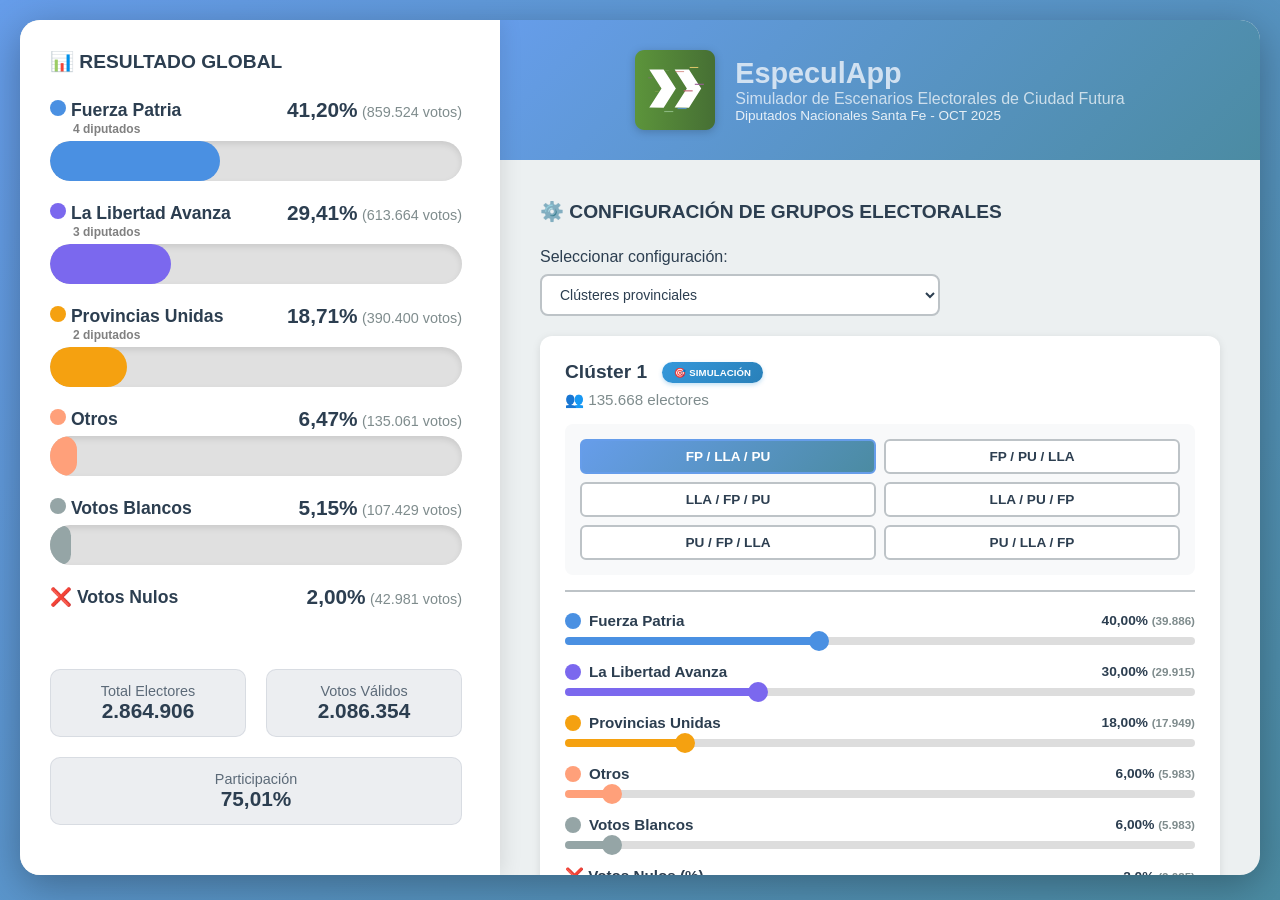
==== commit b74ad208: "Nueva funcionalidad que permite el cambio entre distintas configuraciones de grupos electorales" ====
--- a/index.html
+++ b/index.html
@@ -73,6 +73,12 @@
                 <!-- Sección de Grupos -->
                 <section class="grupos-container">
                     <h2>⚙️ Configuración de Grupos Electorales</h2>
+                    <div class="selector-configuracion-container">
+                        <label for="selector-configuracion-grupos">Seleccionar configuración:</label>
+                        <select id="selector-configuracion-grupos">
+                            <!-- Las opciones se cargarán dinámicamente -->
+                        </select>
+                    </div>
                     <div id="grupos-grid" class="grupos-grid"></div>
                 </section>
 
--- a/styles.css
+++ b/styles.css
@@ -406,6 +406,42 @@
     border-radius: 20px;
 }
 
+/* Selector de configuración de grupos */
+.selector-configuracion-container {
+    margin-bottom: 20px;
+}
+
+.selector-configuracion-container label {
+    display: block;
+    margin-bottom: 8px;
+    font-weight: 500;
+    color: var(--text-color);
+}
+
+.selector-configuracion-container select {
+    width: 100%;
+    max-width: 400px;
+    padding: 10px 14px;
+    font-size: 14px;
+    font-family: 'Segoe UI', Tahoma, Geneva, Verdana, sans-serif;
+    border: 2px solid var(--border-color);
+    border-radius: 8px;
+    background-color: var(--card-background);
+    color: var(--text-color);
+    cursor: pointer;
+    transition: border-color 0.3s, box-shadow 0.3s;
+}
+
+.selector-configuracion-container select:hover {
+    border-color: var(--accent-color);
+}
+
+.selector-configuracion-container select:focus {
+    outline: none;
+    border-color: var(--accent-color);
+    box-shadow: 0 0 0 3px rgba(52, 152, 219, 0.1);
+}
+
 /* Grupos Grid */
 .grupos-grid {
     display: grid;
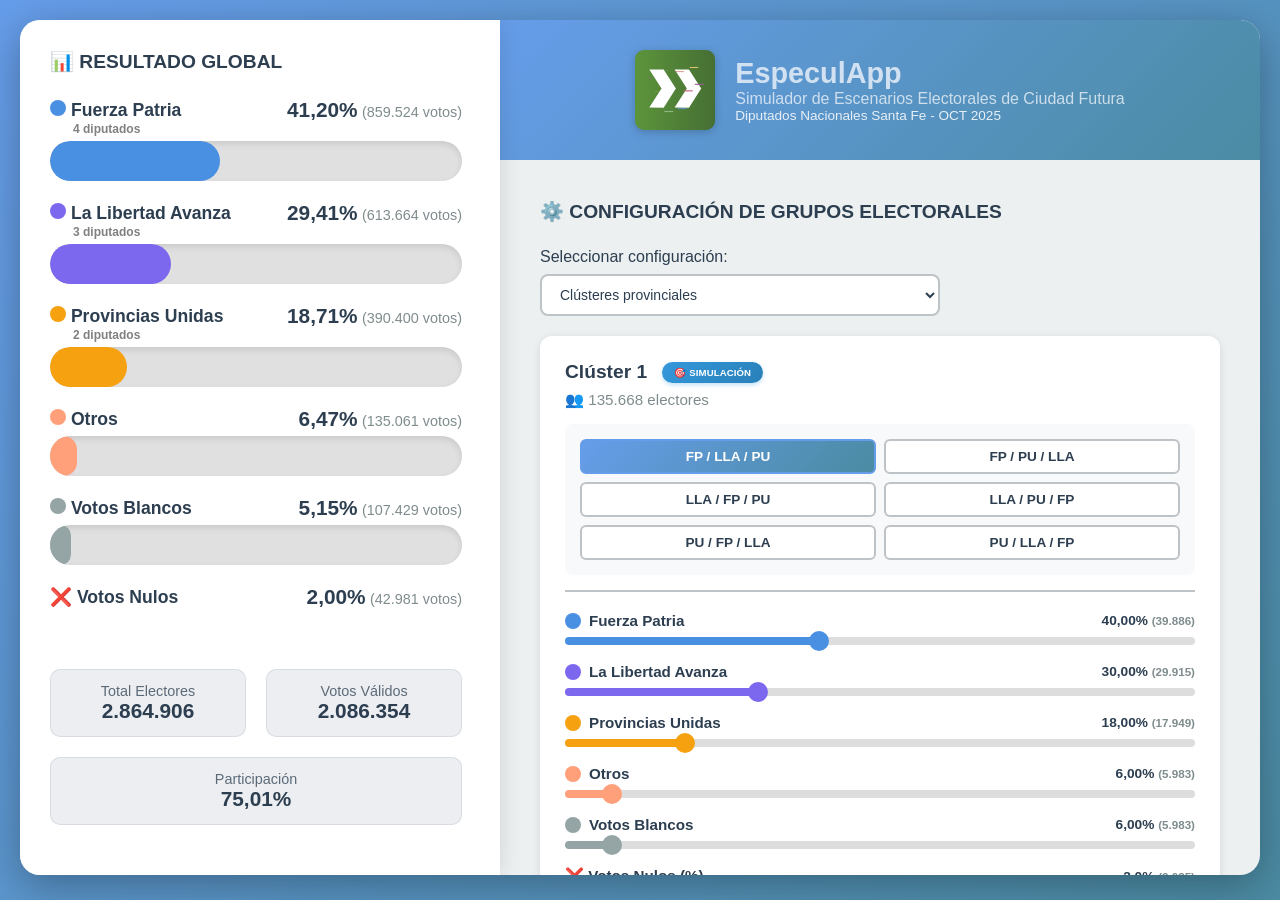
==== commit e1080121: "Mejoras en la persistencia de datos y animaciones en gráficos. Se implementa un sistema de renderiza" ====
--- a/index.html
+++ b/index.html
@@ -7,7 +7,7 @@
     <!-- PWA Meta Tags -->
     <meta name="description" content="Simulador de escenarios electorales con datos en tiempo real para Ciudad Futura, Santa Fe, Argentina">
     <meta name="theme-color" content="#669dea">
-    <meta name="apple-mobile-web-app-capable" content="yes">
+    <meta name="mobile-web-app-capable" content="yes">
     <meta name="apple-mobile-web-app-status-bar-style" content="black-translucent">
     <meta name="apple-mobile-web-app-title" content="EspeculApp">
     
--- a/styles.css
+++ b/styles.css
@@ -352,6 +352,7 @@
 .barra-contenedor {
     display: flex;
     flex-direction: column;
+    transition: transform 0.6s ease-in-out;
 }
 
 .barra-info {
@@ -1082,10 +1083,14 @@
 /* Gráfico de barras mini dentro de las tarjetas */
 .grupo-grafico-barras {
     margin-bottom: 20px;
+    display: flex;
+    flex-direction: column;
+    gap: 8px;
 }
 
 .barra-contenedor-mini {
     margin-bottom: 12px;
+    transition: transform 0.6s ease-in-out;
 }
 
 .barra-info-mini {
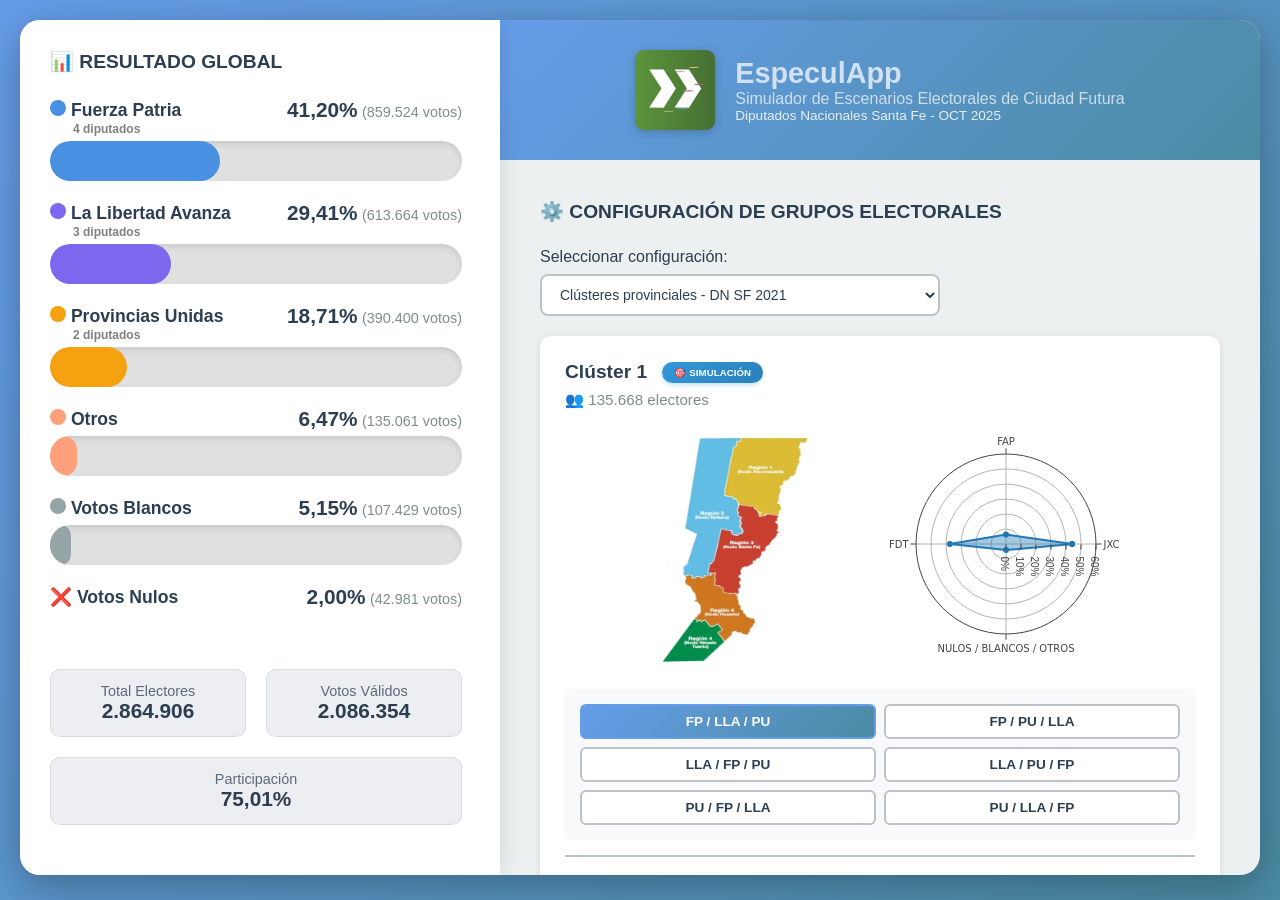
==== commit ea82e36a: "Nuevas características para los grupos electorales: imágenes y perfiles" ====
--- a/index.html
+++ b/index.html
@@ -19,6 +19,9 @@
     <!-- Icons -->
     <link rel="icon" type="image/svg+xml" href="img/icono.svg">
     <link rel="apple-touch-icon" href="img/icono512.png">
+    
+    <!-- Plotly para gráficos de perfiles -->
+    <script src="js/plotly-3.1.2.min.js"></script>
     
     <!-- Styles -->
     <link rel="stylesheet" href="styles.css">
--- a/styles.css
+++ b/styles.css
@@ -480,6 +480,68 @@
     color: var(--text-secondary);
 }
 
+/* Contenedor de información con dos columnas */
+.grupo-info-container {
+    display: grid;
+    margin-top: 15px;
+    margin-bottom: 10px;
+    width: 100%;
+    min-height: 250px;
+}
+
+/* Dos columnas cuando tiene ambos (imagen y perfil) */
+.grupo-info-container[data-columnas="2"] {
+    grid-template-columns: 40% 60%;
+}
+
+/* Una sola columna cuando tiene solo uno */
+.grupo-info-container[data-columnas="1"] {
+    grid-template-columns: 1fr;
+    max-height: 250px;
+}
+
+/* Columna izquierda - Imagen */
+.grupo-imagen {
+    width: 100%;
+    position: relative;
+    display: flex;
+    align-items: center;
+    justify-content: center;
+    max-height: 250px;
+    overflow: hidden;
+}
+
+.grupo-imagen img {
+    position: absolute;
+    top: 0;
+    left: 0;
+    width: 100%;
+    height: 100%;
+    object-fit: contain;
+}
+
+/* Cuando la imagen está en dos columnas */
+.grupo-info-container[data-columnas="2"] .grupo-imagen img {
+    object-position: right center;
+}
+
+/* Columna derecha - Perfil/Información interactiva */
+.grupo-perfil {
+    width: 100%;
+    height: 100%;
+    min-height: 250px;
+    display: flex;
+    align-items: center;
+    justify-content: center;
+}
+
+/* Asegurar que el contenedor de Plotly sea responsive */
+.grupo-perfil > div {
+    width: 100% !important;
+    height: 100% !important;
+    min-height: 250px !important;
+}
+
 /* Botonera de Escenarios */
 .escenarios-botonera {
     display: grid;
